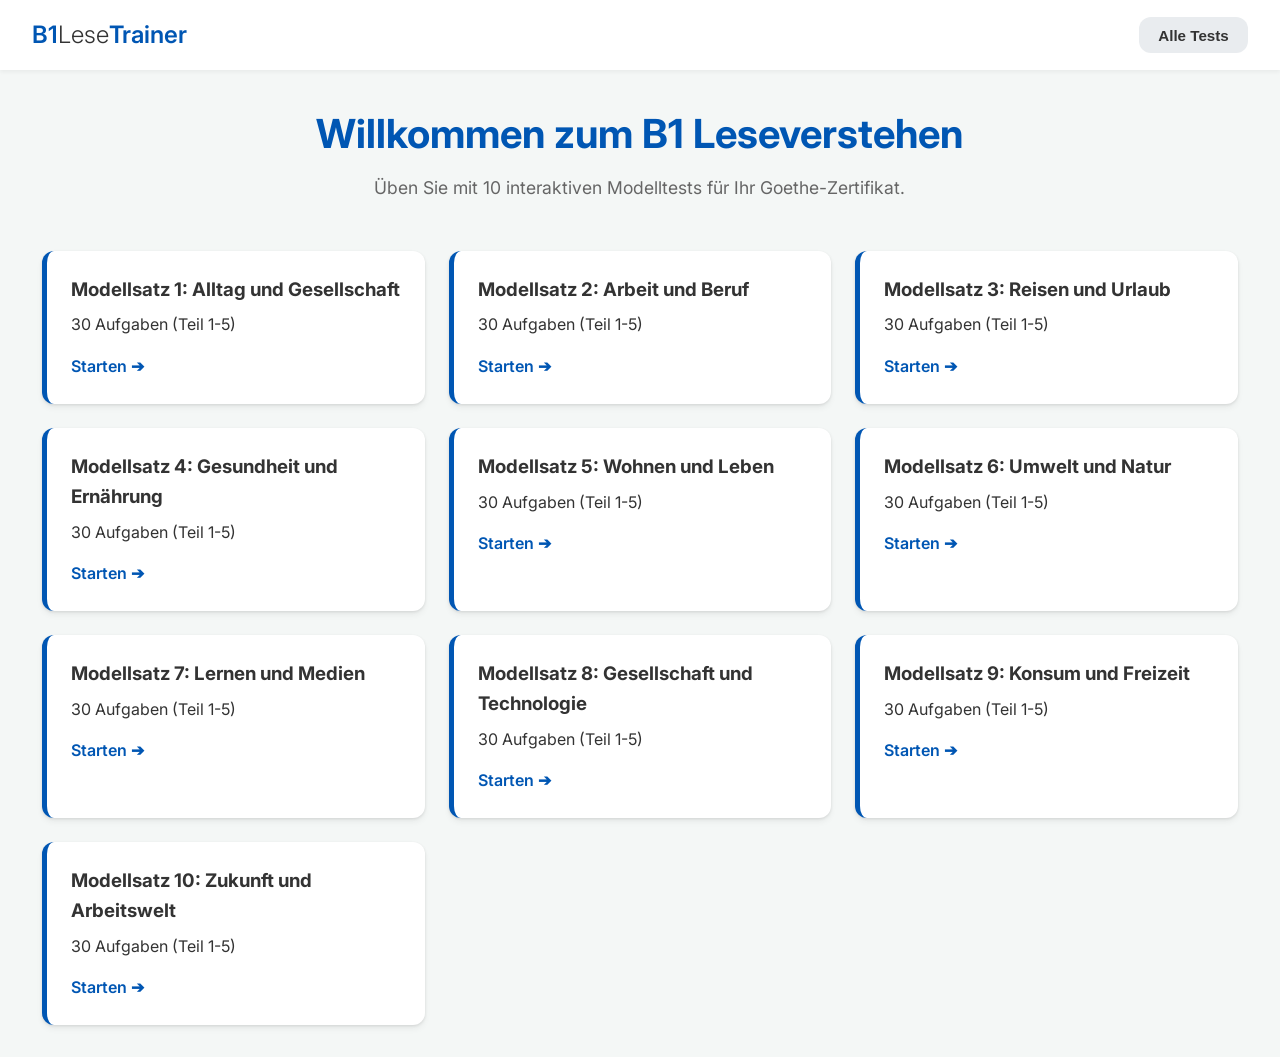
==== index.html @ edb4d469 "Add files via upload" ====
<!DOCTYPE html>
<html lang="de">
<head>
    <meta charset="UTF-8">
    <meta name="viewport" content="width=device-width, initial-scale=1.0">
    <title>Goethe-Zertifikat B1: Leseverstehen</title>
    <link rel="stylesheet" href="styles.css">
    <link href="https://fonts.googleapis.com/css2?family=Inter:wght@300;400;600&display=swap" rel="stylesheet">
</head>
<body>
    <header class="app-header">
        <div class="logo">B1<span>Lese</span>Trainer</div>
        <nav>
            <button id="btn-menu" class="btn secondary">Alle Tests</button>
        </nav>
    </header>

    <main class="app-main">
        <!-- Test Selection View -->
        <section id="view-tests" class="view active">
            <div class="hero">
                <h1>Willkommen zum B1 Leseverstehen</h1>
                <p>Üben Sie mit 10 interaktiven Modelltests für Ihr Goethe-Zertifikat.</p>
            </div>
            <div class="test-grid" id="test-grid">
                <!-- Tests will be rendered here by JS -->
            </div>
        </section>

        <!-- Active Test View -->
        <section id="view-active-test" class="view hidden">
            <div class="test-header">
                <h2 id="current-test-title">Modellsatz</h2>
                <div class="progress-bar">
                    <div class="progress" id="test-progress"></div>
                </div>
                <div class="part-selector" id="part-selector">
                    <!-- Part buttons rendered here -->
                </div>
            </div>

            <div class="test-content" id="test-content">
                <!-- Current part content rendered here -->
            </div>

            <div class="test-footer">
                <button id="btn-prev" class="btn outline" disabled>Zurück</button>
                <button id="btn-evaluate" class="btn primary hidden">Auswerten</button>
                <button id="btn-next" class="btn primary">Weiter</button>
            </div>
        </section>

        <!-- Results View -->
        <section id="view-results" class="view hidden">
            <div class="results-card">
                <h2>Ihre Ergebnisse</h2>
                <div class="score-display">
                    <div class="score-circle">
                        <span id="final-score">0</span><span>/ 30</span>
                    </div>
                </div>
                <p id="result-message" class="result-message">Gut gemacht!</p>
                <div id="results-details" class="results-details">
                    <!-- Detailed feedback here -->
                </div>
                <div id="detailed-answers" class="detailed-answers" style="margin-top: 2rem;">
                    <!-- Full Q&A list for review and print -->
                </div>
                <div style="margin-top: 2rem; display: flex; gap: 1rem; justify-content: center; flex-wrap: wrap;">
                    <button id="btn-print" class="btn secondary">Ergebnisse drucken (PDF)</button>
                    <button id="btn-restart" class="btn primary">Zurück zur Übersicht</button>
                </div>
            </div>
        </section>
    </main>

    <script src="tests_data.js"></script>
    <script src="app.js"></script>
</body>
</html>
---- styles.css ----
:root {
    --primary: #0056b3;
    --primary-light: #4d94ff;
    --secondary: #e9ecef;
    --text-main: #333333;
    --text-light: #666666;
    --bg-main: #f4f7f6;
    --bg-card: #ffffff;
    --success: #28a745;
    --error: #dc3545;
    --border: #dee2e6;
    --radius: 12px;
    --shadow: 0 4px 6px rgba(0,0,0,0.05), 0 1px 3px rgba(0,0,0,0.1);
}

* {
    margin: 0;
    padding: 0;
    box-sizing: border-box;
}

body {
    font-family: 'Inter', sans-serif;
    background-color: var(--bg-main);
    color: var(--text-main);
    line-height: 1.6;
}

/* Header */
.app-header {
    background: var(--bg-card);
    padding: 1rem 2rem;
    display: flex;
    justify-content: space-between;
    align-items: center;
    box-shadow: 0 2px 4px rgba(0,0,0,0.05);
    position: sticky;
    top: 0;
    z-index: 100;
}

.logo {
    font-size: 1.5rem;
    font-weight: 600;
    color: var(--primary);
}

.logo span {
    font-weight: 300;
    color: var(--text-main);
}

/* Buttons */
.btn {
    padding: 0.6rem 1.2rem;
    border-radius: var(--radius);
    border: none;
    font-weight: 600;
    cursor: pointer;
    transition: all 0.2s ease;
    font-size: 0.95rem;
}

.btn.primary {
    background-color: var(--primary);
    color: white;
}

.btn.primary:hover {
    background-color: #004494;
    transform: translateY(-1px);
}

.btn.primary:disabled {
    background-color: #a0c4ff;
    cursor: not-allowed;
    transform: none;
}

.btn.secondary {
    background-color: var(--secondary);
    color: var(--text-main);
}

.btn.secondary:hover {
    background-color: #d3d9df;
}

.btn.outline {
    background-color: transparent;
    border: 2px solid var(--primary);
    color: var(--primary);
}

.btn.outline:hover {
    background-color: var(--primary);
    color: white;
}

.btn.outline:disabled {
    border-color: #ccc;
    color: #ccc;
    cursor: not-allowed;
    background: transparent;
}


/* Layout */
.app-main {
    max-width: 96%;
    margin: 2rem auto;
    padding: 0 1rem;
}

.view {
    display: none;
    animation: fadeIn 0.4s ease;
}

.view.active {
    display: block;
}

@keyframes fadeIn {
    from { opacity: 0; transform: translateY(10px); }
    to { opacity: 1; transform: translateY(0); }
}

.hidden {
    display: none !important;
}

/* Hero Section */
.hero {
    text-align: center;
    margin-bottom: 3rem;
}

.hero h1 {
    font-size: 2.5rem;
    margin-bottom: 0.5rem;
    color: var(--primary);
}

.hero p {
    font-size: 1.1rem;
    color: var(--text-light);
}

/* Test Grid */
.test-grid {
    display: grid;
    grid-template-columns: repeat(auto-fill, minmax(300px, 1fr));
    gap: 1.5rem;
}

.test-card {
    background: var(--bg-card);
    padding: 1.5rem;
    border-radius: var(--radius);
    box-shadow: var(--shadow);
    transition: transform 0.2s, box-shadow 0.2s;
    cursor: pointer;
    border-left: 5px solid var(--primary);
}

.test-card:hover {
    transform: translateY(-5px);
    box-shadow: 0 10px 15px rgba(0,0,0,0.1);
}

.test-card h3 {
    margin-bottom: 0.5rem;
}

/* Active Test */
.test-header {
    background: var(--bg-card);
    padding: 1.5rem;
    border-radius: var(--radius);
    box-shadow: var(--shadow);
    margin-bottom: 1.5rem;
}

.progress-bar {
    height: 8px;
    background: var(--secondary);
    border-radius: 4px;
    margin: 1rem 0;
    overflow: hidden;
}

.progress {
    height: 100%;
    background: var(--primary);
    width: 20%;
    transition: width 0.3s ease;
}

.part-selector {
    display: flex;
    gap: 0.5rem;
}

.part-btn {
    flex: 1;
    padding: 0.5rem;
    border: 1px solid var(--border);
    background: transparent;
    border-radius: 6px;
    cursor: pointer;
    font-weight: 600;
    color: var(--text-light);
}

.part-btn.active {
    background: var(--primary);
    color: white;
    border-color: var(--primary);
}

.test-content {
    background: var(--bg-card);
    padding: 2rem;
    border-radius: var(--radius);
    box-shadow: var(--shadow);
    margin-bottom: 1.5rem;
    min-height: 400px;
}

.test-footer {
    display: flex;
    justify-content: space-between;
}

/* Two Column Layout */
.two-column-layout {
    display: grid;
    grid-template-columns: 1fr 1fr;
    gap: 2rem;
}

.left-pane {
    max-height: 60vh;
    overflow-y: auto;
    padding-right: 1rem;
}

.right-pane {
    max-height: 60vh;
    overflow-y: auto;
    padding-right: 1rem;
}

/* Question Styles */
.instructions {
    background: #eef5ff;
    padding: 1rem;
    border-radius: 8px;
    margin-bottom: 1.5rem;
    font-style: italic;
    color: #444;
}

.reading-text {
    border-left: 3px solid #ccc;
    padding-left: 1rem;
    margin-bottom: 2rem;
    line-height: 1.8;
}

.question-block {
    margin-bottom: 1.5rem;
    padding-bottom: 1.5rem;
    border-bottom: 1px solid var(--border);
}

.question-block:last-child {
    border-bottom: none;
}

.question-text {
    font-weight: 600;
    margin-bottom: 0.8rem;
}

.options {
    display: flex;
    flex-direction: column;
    gap: 0.5rem;
}

.option-label {
    display: flex;
    align-items: center;
    gap: 0.8rem;
    padding: 0.8rem 1rem;
    border: 1px solid var(--border);
    border-radius: 8px;
    cursor: pointer;
    transition: all 0.2s;
}

.option-label:hover {
    background: #f8f9fa;
}

.option-label.selected {
    background: #eef5ff;
    border-color: var(--primary-light);
}

input[type="radio"] {
    width: 1.2rem;
    height: 1.2rem;
    accent-color: var(--primary);
}

/* Matching styles (Teil 3) */
.matching-grid {
    display: grid;
    grid-template-columns: 1fr;
    gap: 1rem;
}

.situation-box, .anzeige-box {
    padding: 1rem;
    border: 1px solid var(--border);
    border-radius: 8px;
    background: #fafafa;
}

.match-select {
    width: 100%;
    padding: 0.5rem;
    margin-top: 0.5rem;
    border-radius: 4px;
    border: 1px solid #ccc;
}

/* Evaluation Styles */
.option-label.correct {
    background: #d4edda;
    border-color: var(--success);
}
.option-label.incorrect {
    background: #f8d7da;
    border-color: var(--error);
}

/* Results View */
.results-card {
    background: var(--bg-card);
    padding: 3rem 2rem;
    border-radius: var(--radius);
    box-shadow: var(--shadow);
    text-align: center;
}

.score-display {
    margin: 2rem 0;
    display: flex;
    justify-content: center;
}

.score-circle {
    width: 150px;
    height: 150px;
    border-radius: 50%;
    border: 8px solid var(--primary);
    display: flex;
    align-items: center;
    justify-content: center;
    font-size: 2.5rem;
    font-weight: bold;
    color: var(--primary);
}

.score-circle span:last-child {
    font-size: 1.2rem;
    color: var(--text-light);
    margin-left: 0.2rem;
}

.result-message {
    font-size: 1.2rem;
    margin-bottom: 2rem;
}

.results-details {
    text-align: left;
    margin-top: 2rem;
}
.result-part-summary {
    display: flex;
    justify-content: space-between;
    padding: 0.5rem 0;
    border-bottom: 1px solid var(--border);
}

/* Responsive adjustments */
@media (max-width: 800px) {
    .two-column-layout {
        grid-template-columns: 1fr;
    }
    .left-pane, .right-pane {
        max-height: none;
        overflow-y: visible;
    }
}
@media (max-width: 600px) {
    .part-selector { flex-wrap: wrap; }
    .part-btn { flex: 1 1 30%; }
}

/* ======== QA Detailed Results List ======== */
.qa-list {
    display: flex;
    flex-direction: column;
    gap: 1rem;
    margin-top: 1.5rem;
    text-align: left;
}
.qa-part-title {
    font-size: 1.25rem;
    font-weight: 600;
    color: var(--primary);
    margin-top: 1.5rem;
    padding-bottom: 0.5rem;
    border-bottom: 2px solid var(--gray-light);
}
.qa-row {
    background: #fff;
    border: 1px solid var(--gray-light);
    border-radius: var(--radius);
    padding: 1rem;
    box-shadow: 0 2px 4px rgba(0,0,0,0.02);
}
.qa-row.correct {
    border-left: 4px solid var(--success);
}
.qa-row.incorrect {
    border-left: 4px solid var(--error);
}
.qa-question {
    font-weight: 500;
    margin-bottom: 0.75rem;
    font-size: 0.95rem;
}
.qa-answers {
    display: flex;
    gap: 1rem;
    flex-wrap: wrap;
    font-size: 0.9rem;
}
.qa-ans-badge {
    display: inline-block;
    padding: 0.2rem 0.5rem;
    border-radius: 4px;
    font-weight: 600;
    color: white;
}
.bg-correct {
    background: var(--success);
}
.bg-incorrect {
    background: var(--error);
}

/* ======== PRINT STYLES ======== */
@media print {
    body {
        margin: 0;
        padding: 0;
        background: #fff;
    }
    .app-header, 
    .app-main > section:not(#view-results), 
    .test-footer,
    #btn-restart,
    #btn-print {
        display: none !important;
    }

    #view-results {
        display: block !important;
        position: static !important;
        padding: 0 !important;
        margin: 0 !important;
        background: none !important;
        box-shadow: none !important;
    }

    .results-card {
        padding: 0 !important;
        box-shadow: none !important;
        background: transparent !important;
    }

    .qa-row {
        page-break-inside: avoid;
        border: 1px solid #ccc;
        background: transparent !important;
    }

    /* Webkit Print colors: ensure backgrounds are printed */
    * {
        -webkit-print-color-adjust: exact !important;
        print-color-adjust: exact !important;
    }

    /* Don't print the detailed summaries at top if they waste space, but it's okay to keep */
    .results-details {
        page-break-after: always;
    }
}
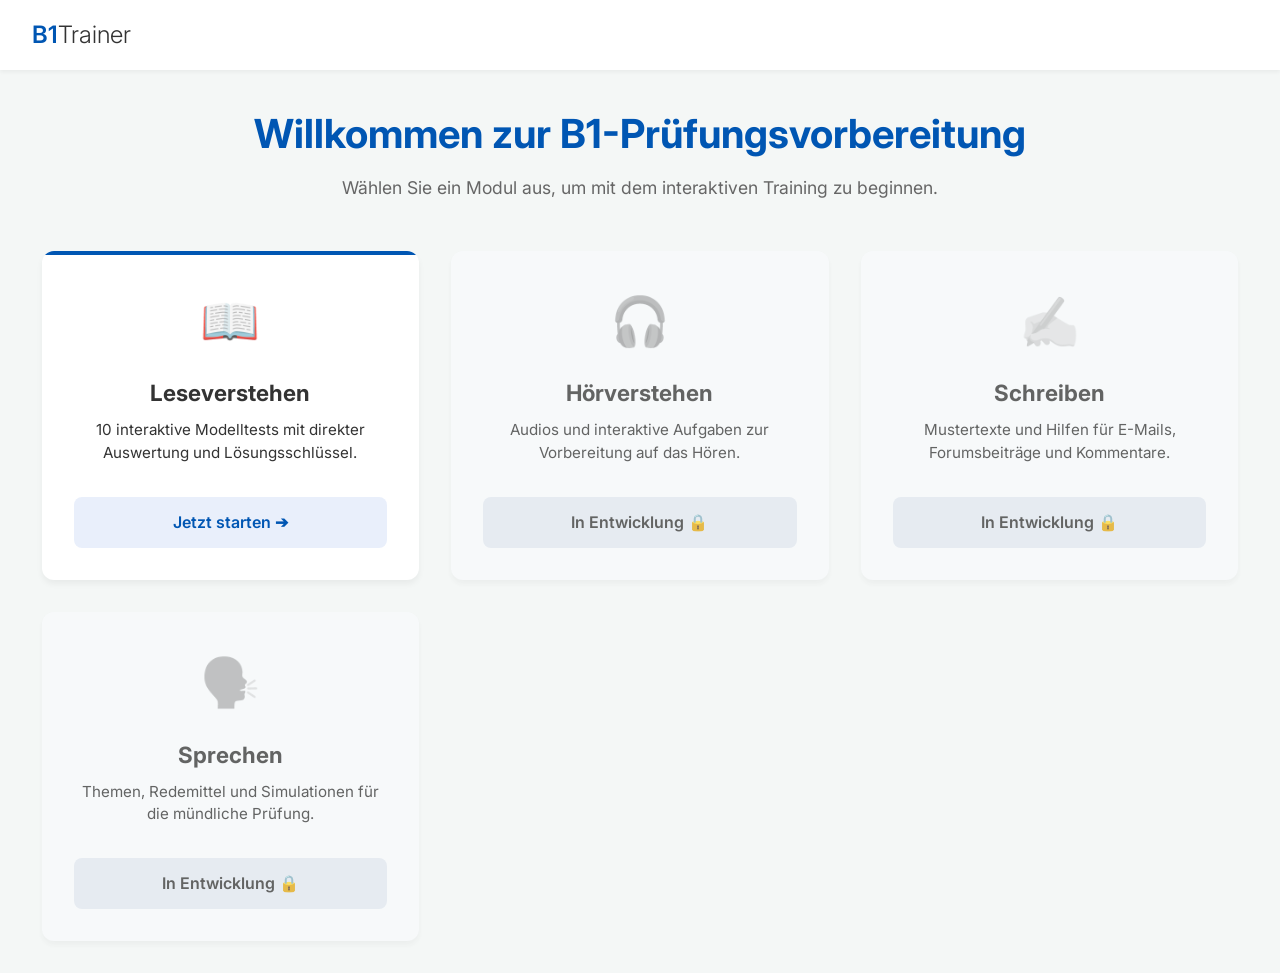
==== commit 629d4382: "New Dashboard Προσθήκη νέου Dashboard" ====
--- a/index.html
+++ b/index.html
@@ -3,78 +3,56 @@
 <head>
     <meta charset="UTF-8">
     <meta name="viewport" content="width=device-width, initial-scale=1.0">
-    <title>Goethe-Zertifikat B1: Leseverstehen</title>
+    <title>Goethe-Zertifikat B1: Vorbereitung</title>
     <link rel="stylesheet" href="styles.css">
     <link href="https://fonts.googleapis.com/css2?family=Inter:wght@300;400;600&display=swap" rel="stylesheet">
 </head>
 <body>
     <header class="app-header">
-        <div class="logo">B1<span>Lese</span>Trainer</div>
-        <nav>
-            <button id="btn-menu" class="btn secondary">Alle Tests</button>
-        </nav>
+        <div class="logo">B1<span>Trainer</span></div>
     </header>
 
     <main class="app-main">
-        <!-- Test Selection View -->
-        <section id="view-tests" class="view active">
+        <section class="view active">
             <div class="hero">
-                <h1>Willkommen zum B1 Leseverstehen</h1>
-                <p>Üben Sie mit 10 interaktiven Modelltests für Ihr Goethe-Zertifikat.</p>
+                <h1>Willkommen zur B1-Prüfungsvorbereitung</h1>
+                <p>Wählen Sie ein Modul aus, um mit dem interaktiven Training zu beginnen.</p>
             </div>
-            <div class="test-grid" id="test-grid">
-                <!-- Tests will be rendered here by JS -->
-            </div>
-        </section>
+            
+            <div class="dashboard-grid">
+                <!-- Lesen (Aktive) -->
+                <a href="lesen.html" class="dashboard-card active-card">
+                    <div class="card-icon">📖</div>
+                    <h3>Leseverstehen</h3>
+                    <p>10 interaktive Modelltests mit direkter Auswertung und Lösungsschlüssel.</p>
+                    <div class="card-status status-ready">Jetzt starten ➔</div>
+                </a>
 
-        <!-- Active Test View -->
-        <section id="view-active-test" class="view hidden">
-            <div class="test-header">
-                <h2 id="current-test-title">Modellsatz</h2>
-                <div class="progress-bar">
-                    <div class="progress" id="test-progress"></div>
+                <!-- Hören (Gesperrt) -->
+                <div class="dashboard-card locked-card">
+                    <div class="card-icon">🎧</div>
+                    <h3>Hörverstehen</h3>
+                    <p>Audios und interaktive Aufgaben zur Vorbereitung auf das Hören.</p>
+                    <div class="card-status status-locked">In Entwicklung 🔒</div>
                 </div>
-                <div class="part-selector" id="part-selector">
-                    <!-- Part buttons rendered here -->
+
+                <!-- Schreiben (Gesperrt) -->
+                <div class="dashboard-card locked-card">
+                    <div class="card-icon">✍️</div>
+                    <h3>Schreiben</h3>
+                    <p>Mustertexte und Hilfen für E-Mails, Forumsbeiträge und Kommentare.</p>
+                    <div class="card-status status-locked">In Entwicklung 🔒</div>
                 </div>
-            </div>
 
-            <div class="test-content" id="test-content">
-                <!-- Current part content rendered here -->
-            </div>
-
-            <div class="test-footer">
-                <button id="btn-prev" class="btn outline" disabled>Zurück</button>
-                <button id="btn-evaluate" class="btn primary hidden">Auswerten</button>
-                <button id="btn-next" class="btn primary">Weiter</button>
-            </div>
-        </section>
-
-        <!-- Results View -->
-        <section id="view-results" class="view hidden">
-            <div class="results-card">
-                <h2>Ihre Ergebnisse</h2>
-                <div class="score-display">
-                    <div class="score-circle">
-                        <span id="final-score">0</span><span>/ 30</span>
-                    </div>
-                </div>
-                <p id="result-message" class="result-message">Gut gemacht!</p>
-                <div id="results-details" class="results-details">
-                    <!-- Detailed feedback here -->
-                </div>
-                <div id="detailed-answers" class="detailed-answers" style="margin-top: 2rem;">
-                    <!-- Full Q&A list for review and print -->
-                </div>
-                <div style="margin-top: 2rem; display: flex; gap: 1rem; justify-content: center; flex-wrap: wrap;">
-                    <button id="btn-print" class="btn secondary">Ergebnisse drucken (PDF)</button>
-                    <button id="btn-restart" class="btn primary">Zurück zur Übersicht</button>
+                <!-- Sprechen (Gesperrt) -->
+                <div class="dashboard-card locked-card">
+                    <div class="card-icon">🗣️</div>
+                    <h3>Sprechen</h3>
+                    <p>Themen, Redemittel und Simulationen für die mündliche Prüfung.</p>
+                    <div class="card-status status-locked">In Entwicklung 🔒</div>
                 </div>
             </div>
         </section>
     </main>
-
-    <script src="tests_data.js"></script>
-    <script src="app.js"></script>
 </body>
 </html>
--- a/styles.css
+++ b/styles.css
@@ -514,3 +514,96 @@
         page-break-after: always;
     }
 }
+
+/* ======== Dashboard Styles ======== */
+.dashboard-grid {
+    display: grid;
+    grid-template-columns: repeat(auto-fit, minmax(280px, 1fr));
+    gap: 2rem;
+    margin-top: 2rem;
+}
+
+.dashboard-card {
+    background: #fff;
+    border-radius: var(--radius);
+    padding: 2rem;
+    box-shadow: 0 4px 6px rgba(0,0,0,0.05);
+    text-align: center;
+    position: relative;
+    overflow: hidden;
+    display: flex;
+    flex-direction: column;
+    justify-content: space-between;
+    text-decoration: none;
+    color: var(--text-dark);
+}
+
+.dashboard-card::before {
+    content: '';
+    position: absolute;
+    top: 0; left: 0; right: 0; height: 4px;
+}
+
+.dashboard-card h3 {
+    margin: 1rem 0 0.5rem;
+    font-size: 1.4rem;
+}
+
+.dashboard-card p {
+    color: var(--gray);
+    font-size: 0.95rem;
+    line-height: 1.5;
+    flex-grow: 1;
+    margin-bottom: 2rem;
+}
+
+.card-icon {
+    font-size: 3rem;
+    opacity: 0.9;
+}
+
+.card-status {
+    font-weight: 600;
+    padding: 0.8rem;
+    border-radius: 8px;
+    margin-top: auto;
+}
+
+/* Active Card (Lesen) */
+.active-card {
+    transition: transform 0.2s, box-shadow 0.2s;
+    cursor: pointer;
+}
+.active-card::before {
+    background: var(--primary);
+}
+.active-card:hover {
+    transform: translateY(-5px);
+    box-shadow: 0 10px 15px rgba(0,0,0,0.1);
+}
+.status-ready {
+    background: rgba(43, 98, 217, 0.1);
+    color: var(--primary);
+}
+.active-card:hover .status-ready {
+    background: var(--primary);
+    color: #fff;
+}
+
+/* Locked Card */
+.locked-card {
+    opacity: 0.75;
+    background: #f8fafc;
+    cursor: not-allowed;
+}
+.locked-card::before {
+    background: var(--gray);
+}
+.locked-card .card-icon {
+    filter: grayscale(100%);
+    opacity: 0.5;
+}
+.status-locked {
+    background: #e2e8f0;
+    color: var(--gray);
+}
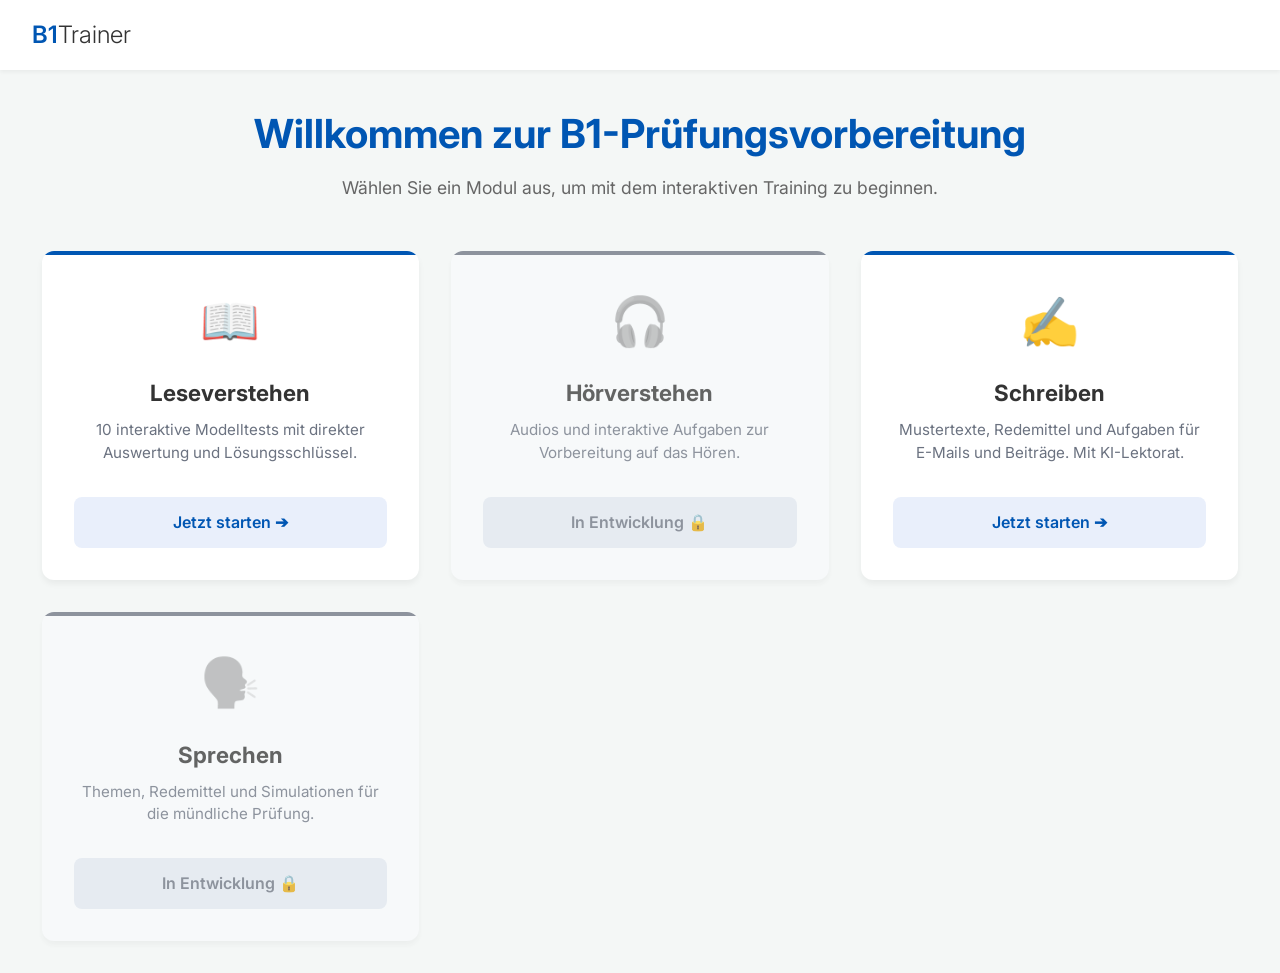
==== commit cb3ef178: "Προσθήκη του Schreiben" ====
--- a/index.html
+++ b/index.html
@@ -36,13 +36,13 @@
                     <div class="card-status status-locked">In Entwicklung 🔒</div>
                 </div>
 
-                <!-- Schreiben (Gesperrt) -->
-                <div class="dashboard-card locked-card">
+                <!-- Schreiben (Aktive) -->
+                <a href="schreiben.html" class="dashboard-card active-card">
                     <div class="card-icon">✍️</div>
                     <h3>Schreiben</h3>
-                    <p>Mustertexte und Hilfen für E-Mails, Forumsbeiträge und Kommentare.</p>
-                    <div class="card-status status-locked">In Entwicklung 🔒</div>
-                </div>
+                    <p>Mustertexte, Redemittel und Aufgaben für E-Mails und Beiträge. Mit KI-Lektorat.</p>
+                    <div class="card-status status-ready">Jetzt starten ➔</div>
+                </a>
 
                 <!-- Sprechen (Gesperrt) -->
                 <div class="dashboard-card locked-card">
--- a/styles.css
+++ b/styles.css
@@ -607,3 +607,28 @@
     background: #e2e8f0;
     color: var(--gray);
 }
+
+/* ======== SCHREIBEN VARIABLES ======== */
+:root {
+    --orange: #E8701A;
+    --orange-lt: #F5D5B8;
+    --blue-dk: #1F3864;
+    --blue-md: #2E5797;
+    --blue-lt: #d5e6f5;
+    --cream: #FAF7F2;
+    --warn: #ca8a04;
+    --red: #dc2626;
+    --gray: #6b7280;
+}
+
+@keyframes spin {
+    to { transform: rotate(360deg); }
+}
+@keyframes fadeUp {
+    from { opacity: 0; transform: translateY(10px); }
+    to { opacity: 1; transform: translateY(0); }
+}
+
+.hidden {
+    display: none !important;
+}
